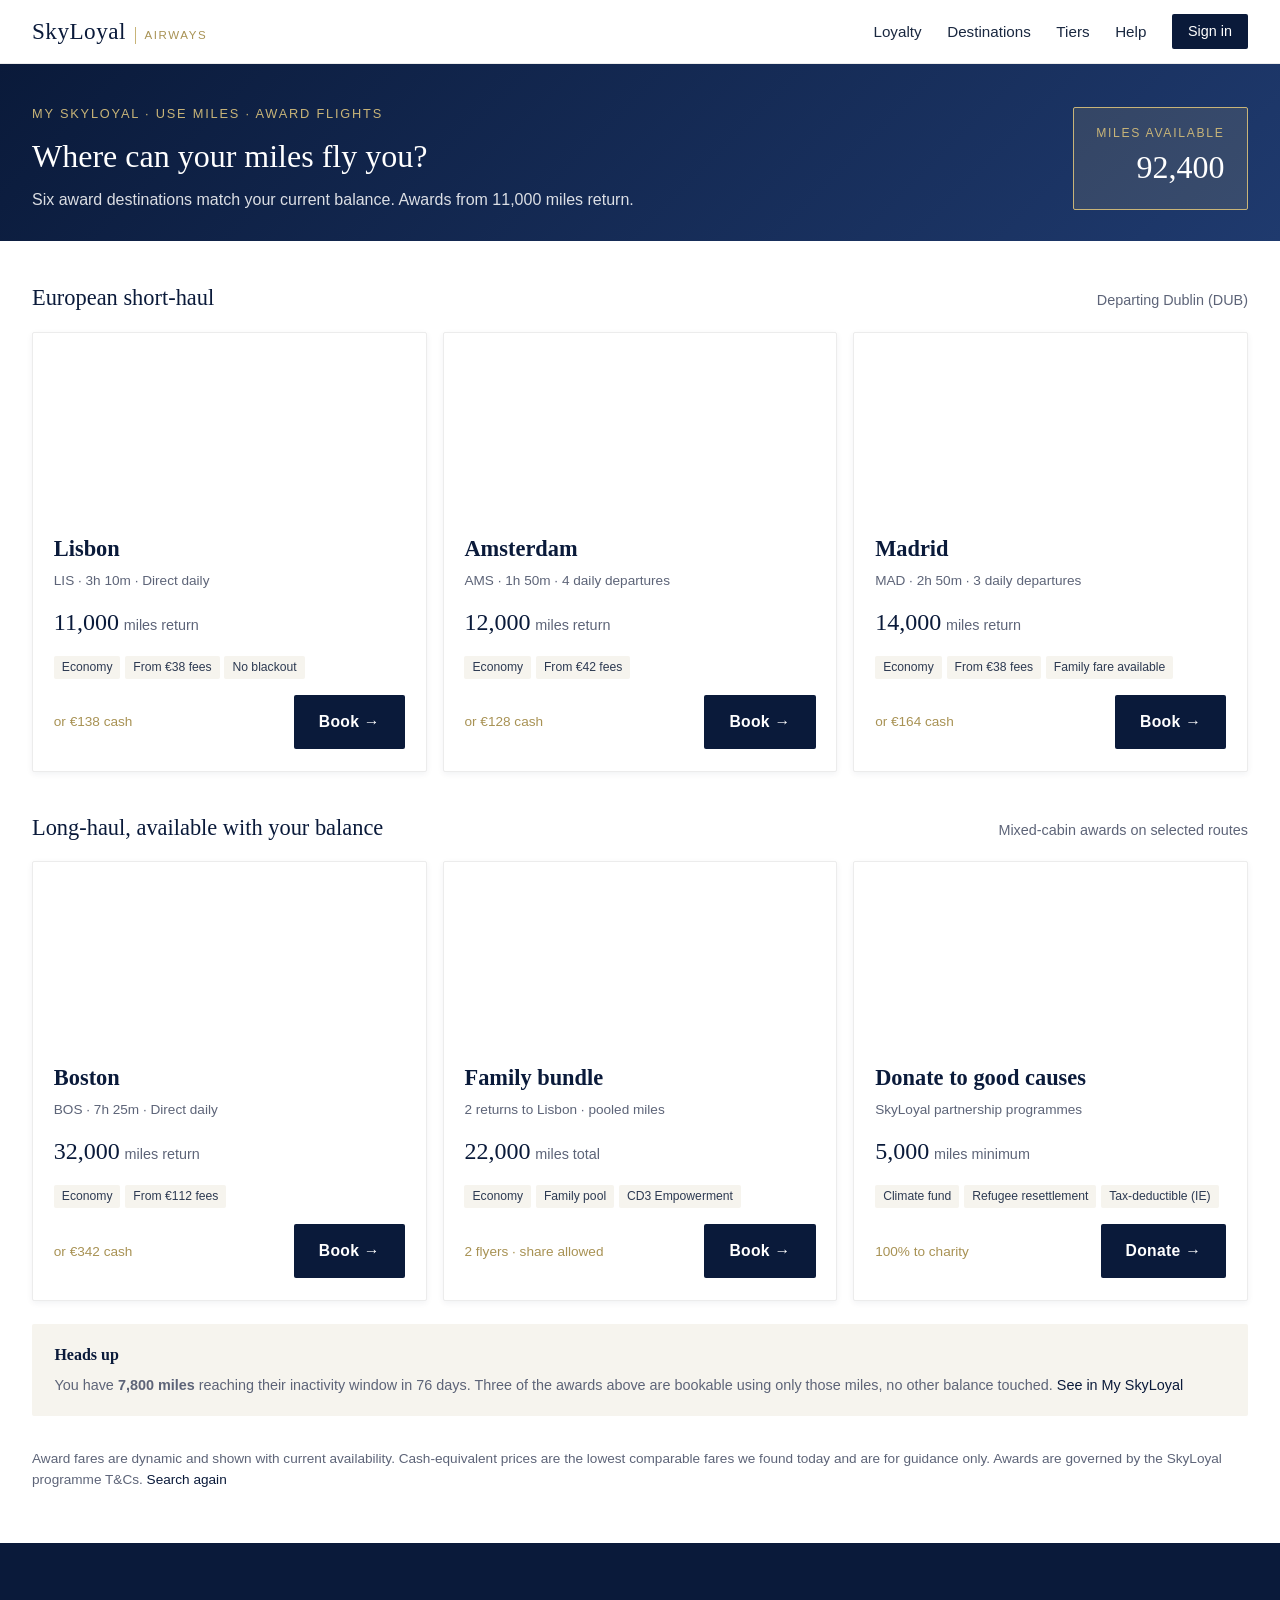
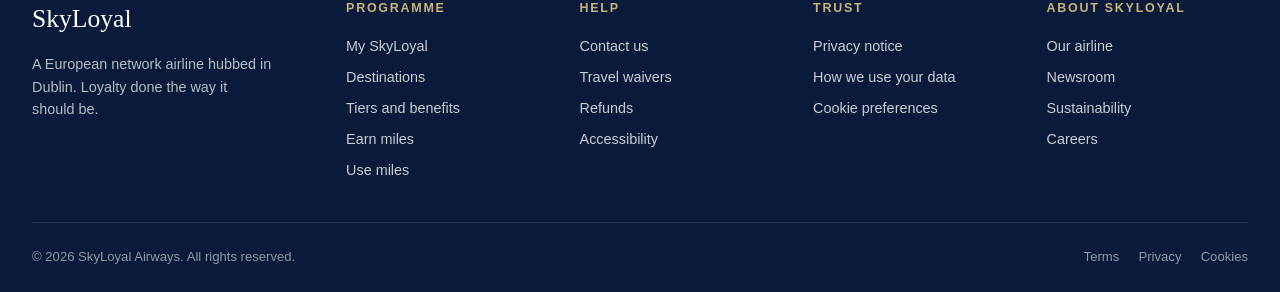
==== docs/award-results.html @ f530609b "Sign-in button: gold on hero (was white-on-image, looked washed out) The on-hero variant of .login h" ====
<!doctype html>
<html lang="en">
<head>
<meta charset="utf-8">
<meta name="viewport" content="width=device-width,initial-scale=1">
<title>Award flights · SkyLoyal Airways</title>
<link rel="stylesheet" href="assets/style.css?v=4">
<link rel="icon" type="image/svg+xml" href="data:image/svg+xml,%3Csvg xmlns='http://www.w3.org/2000/svg' viewBox='0 0 64 64'%3E%3Crect width='64' height='64' fill='%230a1a3a'/%3E%3Ctext x='32' y='44' font-family='Georgia,serif' font-size='40' fill='%23c8b478' text-anchor='middle'%3ES%3C/text%3E%3C/svg%3E">
<style>
  .results-hero { background: linear-gradient(135deg, var(--navy), var(--navy-3)); color: white; padding: 2.5rem 2rem 1.8rem; }
  .results-hero .container { max-width: 1240px; margin: 0 auto; display: grid; grid-template-columns: 1fr auto; gap: 2rem; align-items: center; }
  @media (max-width: 800px) { .results-hero .container { grid-template-columns: 1fr; } }
  .results-hero h1 { font-family: Georgia, serif; font-size: 2rem; margin: 0 0 .4rem; font-weight: 500; }
  .results-hero .breadcrumb { color: var(--metal); font-size: .8rem; letter-spacing: .14em; text-transform: uppercase; margin-bottom: .5rem; }
  .miles-pill {
    background: rgba(200,180,120,0.15);
    border: 1px solid var(--metal);
    padding: 1rem 1.4rem;
    border-radius: var(--radius);
    text-align: right;
  }
  .miles-pill .label { color: var(--metal); font-size: .76rem; letter-spacing: .14em; text-transform: uppercase; }
  .miles-pill .balance { font-family: Georgia, serif; font-size: 2rem; }
  .award-section { padding: 2.5rem 2rem; }
  .award-section .container { max-width: 1240px; margin: 0 auto; }
  .award-grid { display: grid; grid-template-columns: repeat(3, 1fr); gap: 1rem; margin-top: 1rem; }
  @media (max-width: 900px) { .award-grid { grid-template-columns: 1fr; } }
  .award-card {
    background: white; border: 1px solid var(--line-2); border-radius: var(--radius);
    overflow: hidden; box-shadow: var(--shadow-sm); transition: transform .15s, box-shadow .15s;
  }
  .award-card:hover { transform: translateY(-3px); box-shadow: var(--shadow-md); }
  .award-card .pic { height: 180px; background-size: cover; background-position: center; }
  .award-card .body { padding: 1.2rem 1.3rem 1.4rem; }
  .award-card .city { font-family: Georgia, serif; font-size: 1.4rem; color: var(--navy); margin: 0 0 .2rem; }
  .award-card .meta { color: var(--muted); font-size: .85rem; margin-bottom: .8rem; }
  .award-card .miles { font-family: Georgia, serif; font-size: 1.5rem; color: var(--navy); }
  .award-card .miles .unit { font-size: .9rem; color: var(--muted); margin-left: .3rem; font-family: -apple-system, BlinkMacSystemFont, "Segoe UI", sans-serif; }
  .award-card .extras { font-size: .82rem; color: var(--ink-2); margin-top: .6rem; }
  .award-card .extras .tag {
    display: inline-block; background: var(--soft-bg); padding: .15rem .5rem; border-radius: 2px; margin-right: .3rem; margin-top: .3rem; font-size: .76rem;
  }
  .award-card .cta { margin-top: 1rem; display: flex; justify-content: space-between; align-items: center; }
  .award-card .cta .price { color: var(--metal-2); font-size: .85rem; }
  .progress-line { background: var(--soft-bg); padding: 1.2rem 1.4rem; border-radius: var(--radius); margin-top: 1.4rem; }
  .progress-line h4 { margin: 0 0 .4rem; font-family: Georgia, serif; color: var(--navy); font-size: 1rem; }
  .progress-line p { margin: 0; color: var(--muted); font-size: .9rem; }
</style>
</head>
<body>

<header class="nav" id="topnav">
  <div class="brand">SkyLoyal<span class="tag">Airways</span></div>
  <nav class="nav-links">
    <a href="index.html">Loyalty</a>
    <a href="index.html#destinations">Destinations</a>
    <a href="index.html#tiers">Tiers</a>
    <a href="index.html#help">Help</a>
    <a href="flyer-view.html" class="login">Sign in</a>
  </nav>
</header>

<section class="results-hero">
  <div class="container">
    <div>
      <div class="breadcrumb">My SkyLoyal · Use miles · Award flights</div>
      <h1>Where can your miles fly you?</h1>
      <p style="color: rgba(255,255,255,0.85); margin: .3rem 0 0;">Six award destinations match your current balance. Awards from 11,000 miles return.</p>
    </div>
    <div class="miles-pill">
      <div class="label">Miles available</div>
      <div class="balance">92,400</div>
    </div>
  </div>
</section>

<section class="award-section">
  <div class="container">

    <div style="display:flex; justify-content: space-between; align-items: baseline; flex-wrap: wrap; gap: .8rem; margin-bottom: .8rem;">
      <h3 style="font-family: Georgia, serif; color: var(--navy); margin: 0; font-size: 1.4rem; font-weight: 500;">European short-haul</h3>
      <span style="color: var(--muted); font-size: .9rem;">Departing Dublin (DUB)</span>
    </div>

    <div class="award-grid">

      <div class="award-card">
        <div class="pic" style="background-image: url('https://images.unsplash.com/photo-1555881400-74d7acaacd8b?auto=format&fit=crop&w=900&q=80');"></div>
        <div class="body">
          <h3 class="city">Lisbon</h3>
          <div class="meta">LIS · 3h 10m · Direct daily</div>
          <div class="miles">11,000<span class="unit">miles return</span></div>
          <div class="extras">
            <span class="tag">Economy</span><span class="tag">From €38 fees</span><span class="tag">No blackout</span>
          </div>
          <div class="cta">
            <span class="price">or €138 cash</span>
            <a class="btn btn-dark" href="#">Book →</a>
          </div>
        </div>
      </div>

      <div class="award-card">
        <div class="pic" style="background-image: url('https://images.unsplash.com/photo-1583422409516-2895a77efded?auto=format&fit=crop&w=900&q=80');"></div>
        <div class="body">
          <h3 class="city">Amsterdam</h3>
          <div class="meta">AMS · 1h 50m · 4 daily departures</div>
          <div class="miles">12,000<span class="unit">miles return</span></div>
          <div class="extras">
            <span class="tag">Economy</span><span class="tag">From €42 fees</span>
          </div>
          <div class="cta">
            <span class="price">or €128 cash</span>
            <a class="btn btn-dark" href="#">Book →</a>
          </div>
        </div>
      </div>

      <div class="award-card">
        <div class="pic" style="background-image: url('https://images.unsplash.com/photo-1543783207-ec64e4d95325?auto=format&fit=crop&w=900&q=80');"></div>
        <div class="body">
          <h3 class="city">Madrid</h3>
          <div class="meta">MAD · 2h 50m · 3 daily departures</div>
          <div class="miles">14,000<span class="unit">miles return</span></div>
          <div class="extras">
            <span class="tag">Economy</span><span class="tag">From €38 fees</span><span class="tag">Family fare available</span>
          </div>
          <div class="cta">
            <span class="price">or €164 cash</span>
            <a class="btn btn-dark" href="#">Book →</a>
          </div>
        </div>
      </div>

    </div>

    <div style="display:flex; justify-content: space-between; align-items: baseline; flex-wrap: wrap; gap: .8rem; margin: 2.4rem 0 .8rem;">
      <h3 style="font-family: Georgia, serif; color: var(--navy); margin: 0; font-size: 1.4rem; font-weight: 500;">Long-haul, available with your balance</h3>
      <span style="color: var(--muted); font-size: .9rem;">Mixed-cabin awards on selected routes</span>
    </div>

    <div class="award-grid">

      <div class="award-card">
        <div class="pic" style="background-image: url('https://images.unsplash.com/photo-1565043589221-1a6fd9ae45c7?auto=format&fit=crop&w=900&q=80');"></div>
        <div class="body">
          <h3 class="city">Boston</h3>
          <div class="meta">BOS · 7h 25m · Direct daily</div>
          <div class="miles">32,000<span class="unit">miles return</span></div>
          <div class="extras">
            <span class="tag">Economy</span><span class="tag">From €112 fees</span>
          </div>
          <div class="cta">
            <span class="price">or €342 cash</span>
            <a class="btn btn-dark" href="#">Book →</a>
          </div>
        </div>
      </div>

      <div class="award-card">
        <div class="pic" style="background-image: url('https://images.unsplash.com/photo-1465778893808-9b3d1b443be4?auto=format&fit=crop&w=900&q=80');"></div>
        <div class="body">
          <h3 class="city">Family bundle</h3>
          <div class="meta">2 returns to Lisbon · pooled miles</div>
          <div class="miles">22,000<span class="unit">miles total</span></div>
          <div class="extras">
            <span class="tag">Economy</span><span class="tag">Family pool</span><span class="tag">CD3 Empowerment</span>
          </div>
          <div class="cta">
            <span class="price">2 flyers · share allowed</span>
            <a class="btn btn-dark" href="#">Book →</a>
          </div>
        </div>
      </div>

      <div class="award-card">
        <div class="pic" style="background-image: url('https://images.unsplash.com/photo-1436491865332-7a61a109cc05?auto=format&fit=crop&w=900&q=80');"></div>
        <div class="body">
          <h3 class="city">Donate to good causes</h3>
          <div class="meta">SkyLoyal partnership programmes</div>
          <div class="miles">5,000<span class="unit">miles minimum</span></div>
          <div class="extras">
            <span class="tag">Climate fund</span><span class="tag">Refugee resettlement</span><span class="tag">Tax-deductible (IE)</span>
          </div>
          <div class="cta">
            <span class="price">100% to charity</span>
            <a class="btn btn-dark" href="#">Donate →</a>
          </div>
        </div>
      </div>

    </div>

    <div class="progress-line">
      <h4>Heads up</h4>
      <p>You have <strong>7,800 miles</strong> reaching their inactivity window in 76 days. Three of the awards above are bookable using only those miles, no other balance touched. <a href="flyer-view.html">See in My SkyLoyal</a></p>
    </div>

    <p style="color: var(--muted); font-size: .85rem; margin-top: 2rem;">Award fares are dynamic and shown with current availability. Cash-equivalent prices are the lowest comparable fares we found today and are for guidance only. Awards are governed by the SkyLoyal programme T&amp;Cs. <a href="index.html">Search again</a></p>

  </div>
</section>

<footer class="foot">
  <div class="container">
    <div class="brand-block">
      <div class="logo">SkyLoyal</div>
      <p class="blurb">A European network airline hubbed in Dublin. Loyalty done the way it should be.</p>
    </div>
    <div>
      <h4>Programme</h4>
      <ul>
        <li><a href="flyer-view.html">My SkyLoyal</a></li>
        <li><a href="index.html#destinations">Destinations</a></li>
        <li><a href="index.html#tiers">Tiers and benefits</a></li>
        <li><a href="#">Earn miles</a></li>
        <li><a href="#">Use miles</a></li>
      </ul>
    </div>
    <div>
      <h4>Help</h4>
      <ul>
        <li><a href="#">Contact us</a></li>
        <li><a href="#">Travel waivers</a></li>
        <li><a href="#">Refunds</a></li>
        <li><a href="#">Accessibility</a></li>
      </ul>
    </div>
    <div>
      <h4>Trust</h4>
      <ul>
        <li><a href="#">Privacy notice</a></li>
        <li><a href="#">How we use your data</a></li>
        <li><a href="#">Cookie preferences</a></li>
      </ul>
    </div>
    <div>
      <h4>About SkyLoyal</h4>
      <ul>
        <li><a href="#">Our airline</a></li>
        <li><a href="#">Newsroom</a></li>
        <li><a href="#">Sustainability</a></li>
        <li><a href="#">Careers</a></li>
      </ul>
    </div>
  </div>
  <div class="bottom">
    <div>© 2026 SkyLoyal Airways. All rights reserved.</div>
    <div class="legal"><a href="#">Terms</a><a href="#">Privacy</a><a href="#">Cookies</a></div>
  </div>
</footer>

</body>
</html>
---- docs/assets/style.css ----
/* SkyLoyal: airline-grade prototype stylesheet
   Inspired by aa.com / delta.com layout patterns.
   Vanilla CSS, no preprocessor, no framework. */

:root {
  --navy:       #0a1a3a;
  --navy-2:     #122a55;
  --navy-3:     #1f3a6e;
  --metal:      #c8b478;
  --metal-2:    #a89254;
  --paper:      #f7f6f1;
  --ink:        #1a2840;
  --ink-2:      #2d3a52;
  --muted:      #5d6478;
  --line:       #e2dfd4;
  --line-2:     #ececec;
  --green:      #1f7a4d;
  --amber:      #b87810;
  --red:        #b53636;
  --bg:         #ffffff;
  --soft-bg:    #f6f4ee;
  --shadow-sm:  0 2px 6px rgba(15, 31, 61, 0.06);
  --shadow-md:  0 8px 24px rgba(15, 31, 61, 0.10);
  --shadow-lg:  0 24px 50px rgba(15, 31, 61, 0.18);
  --radius:     2px;
  --radius-lg:  6px;
}

* { box-sizing: border-box; }
html, body { margin: 0; padding: 0; }
html { scroll-behavior: smooth; }
body {
  font-family: -apple-system, BlinkMacSystemFont, "Segoe UI", "Helvetica Neue", Roboto, Arial, sans-serif;
  background: var(--bg);
  color: var(--ink);
  line-height: 1.55;
  font-size: 16px;
  -webkit-font-smoothing: antialiased;
}
img { max-width: 100%; display: block; }
a { color: var(--navy); text-decoration: none; }
a:hover { color: var(--metal-2); }
.serif { font-family: "Georgia", "Iowan Old Style", "Times New Roman", serif; }

/* ----------------------------- Top navigation ------------------------------ */
/* Fixed-position nav that overlays the hero image on the homepage and any
   page that opens with .hero-cinema. On other pages, the body adds 64px
   top padding so the first section is not hidden under the nav. */
body { padding-top: 64px; }
body.has-hero { padding-top: 0; }

.nav {
  position: fixed; top: 0; left: 0; right: 0; z-index: 100;
  background: rgba(255,255,255,0.96);
  backdrop-filter: saturate(140%) blur(8px);
  border-bottom: 1px solid var(--line-2);
  padding: 0.9rem 2rem;
  display: flex; align-items: center; justify-content: space-between;
  height: 64px;
}
.nav .brand {
  font-family: Georgia, serif;
  font-size: 1.45rem;
  letter-spacing: 0.02em;
  color: var(--navy);
}
.nav .brand .tag {
  display: inline-block;
  margin-left: .55rem;
  font-size: .72rem;
  letter-spacing: .14em;
  text-transform: uppercase;
  color: var(--metal-2);
  font-family: -apple-system, BlinkMacSystemFont, "Segoe UI", sans-serif;
  border-left: 1px solid var(--metal);
  padding-left: .55rem;
}
.nav-links { display: flex; gap: 1.6rem; align-items: center; }
.nav-links a {
  font-size: .95rem;
  color: var(--ink);
  font-weight: 500;
  position: relative;
}
.nav-links a:hover { color: var(--navy); }
.nav-links a.active::after {
  content: ""; position: absolute; left: 0; right: 0; bottom: -.55rem;
  height: 3px; background: var(--metal);
}
.nav-links .login {
  background: var(--navy); color: white; padding: .4rem 1rem;
  font-size: .9rem; border-radius: var(--radius);
}
.nav-links .login:hover { background: var(--navy-2); color: white; }

/* Hero variant: nav becomes transparent so the hero image shows through. */
.nav.on-hero {
  background: transparent;
  backdrop-filter: none;
  border-bottom-color: rgba(255,255,255,0.18);
}
.nav.on-hero .brand,
.nav.on-hero .brand .tag,
.nav.on-hero .nav-links a { color: white; }
.nav.on-hero .brand .tag { border-left-color: rgba(255,255,255,0.5); }
.nav.on-hero .nav-links a:not(.login):hover { color: var(--metal); }
.nav.on-hero .login {
  background: var(--metal);
  color: var(--navy);
  border: 1px solid var(--metal);
}
.nav.on-hero .login:hover { background: white; color: var(--navy); border-color: white; }

@media (max-width: 720px) {
  .nav { padding: 0.7rem 1rem; }
  .nav-links { gap: 1rem; }
  .nav-links a:not(.login) { display: none; }
}

/* ----------------------------- Cinematic hero ------------------------------ */
.hero-cinema {
  position: relative;
  height: auto;
  min-height: 720px;
  color: white;
  overflow: visible;
  display: flex; align-items: flex-end;
  background: linear-gradient(180deg, #0a1a3a, #1f3a6e);
  padding-top: 64px; /* clear the fixed nav */
  padding-bottom: 130px; /* room for the lookup card overlap below */
}
.hero-cinema .bg {
  position: absolute; inset: 0; z-index: 0;
  background-size: cover;
  background-position: center;
  filter: saturate(0.95);
}
.hero-cinema .scrim {
  position: absolute; inset: 0; z-index: 1;
  background:
    linear-gradient(180deg, rgba(10,26,58,0.55) 0%, rgba(10,26,58,0.10) 35%, rgba(10,26,58,0.78) 100%),
    linear-gradient(90deg, rgba(10,26,58,0.30) 0%, rgba(10,26,58,0.00) 60%);
}
.hero-cinema .inner {
  position: relative; z-index: 2;
  width: 100%;
  max-width: 1240px;
  margin: 0 auto;
  padding: 4rem 2rem 5rem;
}
.hero-cinema .bg, .hero-cinema .scrim { bottom: 110px; }
.hero-cinema .eyebrow {
  display: inline-block;
  color: var(--metal);
  font-size: .76rem;
  letter-spacing: .22em;
  text-transform: uppercase;
  margin-bottom: 1rem;
  border-left: 2px solid var(--metal);
  padding-left: .8rem;
}
.hero-cinema h1 {
  font-family: Georgia, serif;
  font-weight: 500;
  font-size: clamp(2.2rem, 5.2vw, 4rem);
  line-height: 1.05;
  margin: 0 0 1rem;
  max-width: 22ch;
  text-wrap: balance;
}
.hero-cinema .sub {
  font-size: 1.15rem;
  color: rgba(255,255,255,0.86);
  max-width: 48ch;
  margin: 0 0 1.8rem;
  line-height: 1.5;
}
.hero-cinema .cta { display: flex; gap: .8rem; flex-wrap: wrap; }
.btn {
  display: inline-block;
  padding: .85rem 1.5rem;
  border-radius: var(--radius);
  font-weight: 600;
  font-size: .98rem;
  letter-spacing: .02em;
  cursor: pointer;
  border: 1px solid transparent;
  transition: all .15s ease;
  font-family: inherit;
}
.btn-primary { background: var(--metal); color: var(--navy); }
.btn-primary:hover { background: white; color: var(--navy); }
.btn-ghost { background: transparent; color: white; border-color: rgba(255,255,255,0.7); }
.btn-ghost:hover { background: white; color: var(--navy); border-color: white; }
.btn-dark { background: var(--navy); color: white; }
.btn-dark:hover { background: var(--navy-2); color: white; }

/* Booking-style card. Sits at the bottom of the hero, overflowing into the section below. */
.lookup-card {
  position: absolute;
  left: 50%; right: auto; bottom: -40px; z-index: 5;
  transform: translateX(-50%);
  width: min(94%, 1140px);
  background: white;
  color: var(--ink);
  border-top: 4px solid var(--metal);
  box-shadow: var(--shadow-lg);
  padding: 1.4rem 1.6rem 1.6rem;
  border-radius: var(--radius);
}
.lookup-card .tabs { display: flex; gap: 0; border-bottom: 1px solid var(--line-2); margin-bottom: 1rem; }
.lookup-card .tab {
  padding: .6rem 1.1rem;
  font-size: .92rem;
  cursor: pointer;
  color: var(--muted);
  border: none;
  border-bottom: 3px solid transparent;
  margin-bottom: -1px;
  font-weight: 500;
  background: transparent;
  font-family: inherit;
}
.lookup-card .tab:hover { color: var(--ink); }
.lookup-card .tab:focus { outline: 2px solid var(--metal); outline-offset: 2px; }
.lookup-card .tab.active { color: var(--navy); border-bottom-color: var(--navy); }
.lookup-card .row {
  display: grid;
  grid-template-columns: 1.2fr 1fr 1fr 0.7fr 0.9fr;
  gap: .9rem;
  align-items: end;
}
@media (max-width: 900px) {
  .lookup-card .row { grid-template-columns: 1fr 1fr; }
}
.field label {
  display: block;
  font-size: .72rem;
  letter-spacing: .12em;
  text-transform: uppercase;
  color: var(--muted);
  margin-bottom: .35rem;
}
.field input, .field select {
  width: 100%;
  padding: .65rem .7rem;
  border: 1px solid var(--line-2);
  border-radius: var(--radius);
  font-size: .95rem;
  background: white;
  font-family: inherit;
  color: var(--ink);
}
.field input:focus, .field select:focus {
  outline: none; border-color: var(--metal);
}

/* ------------------------------- Layout ----------------------------------- */
section { padding: 4rem 2rem; }
section.padded-top { padding-top: 9rem; }
section .container { max-width: 1240px; margin: 0 auto; }
section.alt { background: var(--soft-bg); }
section .header-block { margin-bottom: 2rem; }
section .header-block .eyebrow {
  color: var(--metal-2);
  font-size: .76rem;
  letter-spacing: .22em;
  text-transform: uppercase;
  margin-bottom: .6rem;
  display: block;
}
section .header-block h2 {
  font-family: Georgia, serif;
  font-size: clamp(1.7rem, 3.2vw, 2.4rem);
  margin: 0;
  color: var(--navy);
  font-weight: 500;
  line-height: 1.15;
  max-width: 26ch;
  text-wrap: balance;
}
section .header-block p {
  font-size: 1.05rem;
  color: var(--muted);
  max-width: 60ch;
  margin: .6rem 0 0;
}

/* ---------------------------- Stats strip --------------------------------- */
.stats {
  display: grid;
  grid-template-columns: repeat(4, 1fr);
  gap: 1.2rem;
  border-top: 1px solid var(--line-2);
  border-bottom: 1px solid var(--line-2);
  padding: 2rem 0;
}
@media (max-width: 800px) { .stats { grid-template-columns: repeat(2, 1fr); } }
.stat .num {
  font-family: Georgia, serif;
  font-size: 2.4rem;
  color: var(--navy);
  line-height: 1;
}
.stat .label {
  display: block;
  margin-top: .4rem;
  font-size: .85rem;
  color: var(--muted);
  letter-spacing: .03em;
}
.stat .delta {
  display: inline-block;
  margin-left: .35rem;
  font-size: .8rem;
  font-weight: 600;
}
.stat .delta.up { color: var(--green); }
.stat .delta.down { color: var(--red); }

/* ---------------------------- Pipeline diagram ---------------------------- */
.pipeline {
  display: grid;
  grid-template-columns: repeat(5, 1fr);
  gap: 1px;
  background: var(--line-2);
  border: 1px solid var(--line-2);
  margin-top: 2rem;
}
@media (max-width: 900px) { .pipeline { grid-template-columns: repeat(2, 1fr); } }
@media (max-width: 540px) { .pipeline { grid-template-columns: 1fr; } }
.pipeline .node {
  background: white;
  padding: 1.4rem 1.2rem;
  position: relative;
}
.pipeline .node .step {
  display: inline-block;
  width: 28px; height: 28px;
  background: var(--navy);
  color: var(--metal);
  border-radius: 50%;
  font-size: .85rem;
  font-weight: 600;
  text-align: center;
  line-height: 28px;
  margin-bottom: .8rem;
}
.pipeline .node strong {
  display: block;
  font-family: Georgia, serif;
  font-size: 1.15rem;
  color: var(--navy);
  margin-bottom: .15rem;
}
.pipeline .node .role { color: var(--metal-2); font-size: .82rem; letter-spacing: .04em; text-transform: uppercase; margin-bottom: .5rem; }
.pipeline .node p { color: var(--muted); font-size: .92rem; margin: 0; }

/* ---------------------------- Destinations grid --------------------------- */
.destinations {
  display: grid;
  grid-template-columns: 2fr 1fr 1fr;
  grid-template-rows: 280px 280px;
  gap: 1rem;
  margin-top: 2rem;
}
@media (max-width: 900px) {
  .destinations { grid-template-columns: 1fr 1fr; grid-template-rows: 220px 220px 220px; }
  .destinations .dest:first-child { grid-column: 1 / -1; }
}
@media (max-width: 540px) {
  .destinations { grid-template-columns: 1fr; grid-template-rows: 200px; grid-auto-rows: 200px; }
  .destinations .dest:first-child { grid-column: 1; }
}
.dest {
  position: relative;
  overflow: hidden;
  border-radius: var(--radius);
  background: var(--navy-2);
  cursor: pointer;
}
.dest .bg {
  position: absolute; inset: 0;
  background-size: cover;
  background-position: center;
  transition: transform .5s ease;
}
.dest:hover .bg { transform: scale(1.05); }
.dest .scrim {
  position: absolute; inset: 0;
  background: linear-gradient(180deg, rgba(10,26,58,0) 35%, rgba(10,26,58,0.85) 100%);
}
.dest .label {
  position: absolute; left: 1.2rem; right: 1.2rem; bottom: 1.1rem;
  color: white; z-index: 2;
}
.dest .label .city {
  font-family: Georgia, serif;
  font-size: 1.5rem;
  display: block;
  letter-spacing: .01em;
}
.dest .label .meta {
  font-size: .82rem;
  color: rgba(255,255,255,0.85);
  margin-top: .2rem;
  letter-spacing: .04em;
}
.dest:first-child .label .city { font-size: 2rem; }

/* tall first card spans 2 rows */
.destinations .dest:first-child { grid-row: 1 / span 2; }

/* ---------------------------- Archetype cards ----------------------------- */
.cards {
  display: grid;
  grid-template-columns: repeat(4, 1fr);
  gap: 1rem;
  margin-top: 2rem;
}
@media (max-width: 900px) { .cards { grid-template-columns: repeat(2, 1fr); } }
@media (max-width: 540px) { .cards { grid-template-columns: 1fr; } }
.card {
  background: white;
  border: 1px solid var(--line-2);
  padding: 1.4rem 1.3rem 1.5rem;
  border-radius: var(--radius);
  transition: transform .2s ease, box-shadow .2s ease;
}
.card:hover { transform: translateY(-3px); box-shadow: var(--shadow-md); }
.card .arch-img {
  height: 8px;
  width: 50px;
  background: var(--metal);
  margin-bottom: 1rem;
}
.card h3 { font-family: Georgia, serif; margin: 0 0 .2rem; color: var(--navy); font-size: 1.25rem; }
.card .sub { color: var(--metal-2); font-size: .76rem; letter-spacing: .14em; text-transform: uppercase; margin-bottom: .6rem; font-weight: 600; }
.card p { margin: 0; color: var(--ink-2); font-size: .94rem; line-height: 1.55; }

/* ---------------------------- Story split (text + image) ------------------- */
.story-split {
  display: grid;
  grid-template-columns: 1fr 1fr;
  gap: 3rem;
  align-items: center;
  margin-top: 2rem;
}
@media (max-width: 900px) { .story-split { grid-template-columns: 1fr; gap: 2rem; } }
.story-split .text h3 {
  font-family: Georgia, serif;
  color: var(--navy);
  font-size: 1.6rem;
  margin: 0 0 .8rem;
}
.story-split .text p { color: var(--ink-2); margin: .6rem 0; font-size: 1rem; }
.story-split .image {
  position: relative;
  aspect-ratio: 4 / 3;
  background-size: cover;
  background-position: center;
  border-radius: var(--radius);
  overflow: hidden;
  box-shadow: var(--shadow-md);
}

/* Octalysis chips */
.cd-grid {
  display: grid;
  grid-template-columns: repeat(4, 1fr);
  gap: .8rem;
  margin-top: 1.2rem;
}
@media (max-width: 700px) { .cd-grid { grid-template-columns: repeat(2, 1fr); } }
.cd-chip {
  background: white;
  border: 1px solid var(--line-2);
  padding: .8rem 1rem;
  border-radius: var(--radius);
}
.cd-chip .cd-num {
  font-family: Georgia, serif;
  font-size: 1.2rem;
  color: var(--metal-2);
  font-weight: 600;
  margin-right: .35rem;
}
.cd-chip .cd-name {
  display: inline-block;
  font-weight: 600;
  color: var(--navy);
  font-size: .92rem;
}
.cd-chip .cd-use {
  display: block;
  margin-top: .25rem;
  color: var(--muted);
  font-size: .82rem;
}
.cd-chip.disabled { opacity: 0.55; background: var(--soft-bg); }
.cd-chip.disabled .cd-name { text-decoration: line-through; }

/* ---------------------------- CTA strip ----------------------------------- */
.cta-strip {
  position: relative;
  padding: 5rem 2rem;
  color: white;
  background: var(--navy);
  overflow: hidden;
}
.cta-strip .bg {
  position: absolute; inset: 0;
  background-size: cover;
  background-position: center;
  opacity: 0.45;
}
.cta-strip .scrim {
  position: absolute; inset: 0;
  background: linear-gradient(90deg, rgba(10,26,58,0.85) 0%, rgba(10,26,58,0.45) 100%);
}
.cta-strip .container { position: relative; z-index: 2; max-width: 1240px; margin: 0 auto; }
.cta-strip h2 {
  font-family: Georgia, serif;
  font-size: clamp(1.6rem, 3.2vw, 2.4rem);
  margin: 0 0 .8rem;
  font-weight: 500;
  max-width: 24ch;
}
.cta-strip p { color: rgba(255,255,255,0.85); font-size: 1.05rem; max-width: 50ch; margin: 0 0 1.4rem; }

/* ---------------------------- Footer -------------------------------------- */
footer.foot {
  background: var(--navy);
  color: rgba(255,255,255,0.85);
  padding: 3.5rem 2rem 1.5rem;
  font-size: .9rem;
}
footer .container {
  max-width: 1240px;
  margin: 0 auto;
  display: grid;
  grid-template-columns: 1.4fr repeat(4, 1fr);
  gap: 2rem;
  padding-bottom: 2rem;
  border-bottom: 1px solid rgba(255,255,255,0.12);
}
@media (max-width: 900px) { footer .container { grid-template-columns: 1fr 1fr; } }
@media (max-width: 540px) { footer .container { grid-template-columns: 1fr; } }
footer .brand-block { color: white; }
footer .brand-block .logo {
  font-family: Georgia, serif;
  font-size: 1.6rem;
  margin-bottom: .6rem;
}
footer .brand-block .blurb { color: rgba(255,255,255,0.7); font-size: .9rem; max-width: 30ch; }
footer h4 {
  color: var(--metal);
  font-size: .78rem;
  letter-spacing: .14em;
  text-transform: uppercase;
  margin: 0 0 1rem;
  font-weight: 600;
}
footer ul { list-style: none; padding: 0; margin: 0; }
footer ul li { margin: 0 0 .55rem; }
footer ul li a { color: rgba(255,255,255,0.78); }
footer ul li a:hover { color: var(--metal); }
footer .bottom {
  max-width: 1240px;
  margin: 1.5rem auto 0;
  display: flex; justify-content: space-between; flex-wrap: wrap; gap: .6rem;
  color: rgba(255,255,255,0.55);
  font-size: .82rem;
}
footer .bottom .legal a { color: rgba(255,255,255,0.55); margin-left: 1.2rem; }
footer .bottom .legal a:hover { color: white; }

/* ---------------------------- Dashboard ---------------------------------- */
section.dash-section { padding: 2rem 2rem 4rem; }

.filters {
  display: flex;
  gap: .8rem;
  align-items: center;
  margin-bottom: 1rem;
  flex-wrap: wrap;
  font-size: .9rem;
  background: white;
  border: 1px solid var(--line-2);
  padding: .9rem 1rem;
  border-radius: var(--radius);
}
.filters label { display: flex; flex-direction: column; gap: .25rem; font-size: .72rem; letter-spacing: .12em; text-transform: uppercase; color: var(--muted); }
.filters select, .filters input {
  padding: .45rem .6rem;
  border: 1px solid var(--line-2);
  background: white;
  border-radius: var(--radius);
  font-size: .92rem;
  font-family: inherit;
}
.filters input[type=search] { min-width: 200px; }

.dash-grid {
  display: grid;
  grid-template-columns: 1.5fr 1fr;
  gap: 1.5rem;
  margin-top: 1rem;
}
@media (max-width: 900px) { .dash-grid { grid-template-columns: 1fr; } }
.panel {
  background: white;
  border: 1px solid var(--line-2);
  border-radius: var(--radius);
  padding: 1.2rem 1.3rem;
  box-shadow: var(--shadow-sm);
}
.panel h3 { font-family: Georgia, serif; color: var(--navy); margin: 0 0 .8rem; font-size: 1.1rem; }

.flyer-list { width: 100%; border-collapse: collapse; font-size: .92rem; }
.flyer-list th { text-align: left; color: var(--muted); font-weight: 600; padding: .6rem .4rem; border-bottom: 1px solid var(--line-2); font-size: .72rem; letter-spacing: .12em; text-transform: uppercase; }
.flyer-list td { padding: .6rem .4rem; border-bottom: 1px solid var(--line-2); }
.flyer-list tr { cursor: pointer; transition: background-color .12s ease; }
.flyer-list tr:hover { background: var(--soft-bg); }
.flyer-list tr.selected { background: #fcf6e7; border-left: 3px solid var(--metal); }
.tier-pill {
  display: inline-block;
  padding: .12rem .6rem;
  border-radius: 999px;
  font-size: .76rem;
  font-weight: 600;
  letter-spacing: .04em;
}
.tier-Blue { background: #dde6f7; color: #1f3a8a; }
.tier-Silver { background: #ebebeb; color: #444; }
.tier-Gold { background: #fbeac3; color: #6a4a07; }
.tier-Platinum { background: #e6e0f3; color: #3b1c64; }

.risk-dots { font-family: monospace; letter-spacing: 1px; font-size: 1rem; }
.risk-low { color: var(--green); }
.risk-medium { color: var(--amber); }
.risk-high { color: var(--red); }

.flyer-detail .meta { color: var(--muted); font-size: .9rem; margin-bottom: .8rem; }
.flyer-detail .row { padding: .45rem 0; border-bottom: 1px dashed var(--line-2); display: flex; justify-content: space-between; font-size: .92rem; }
.flyer-detail .row:last-child { border: none; }
.flyer-detail .row .k { color: var(--muted); }
.flyer-detail .row .v { color: var(--ink); font-weight: 600; }

.intervention {
  background: var(--soft-bg);
  border-left: 3px solid var(--metal);
  padding: .85rem 1rem;
  margin: .55rem 0;
  font-size: .92rem;
}
.intervention .cd-tag {
  display: inline-block;
  background: var(--navy);
  color: var(--metal);
  padding: .14rem .5rem;
  font-size: .72rem;
  border-radius: 2px;
  margin-right: .4rem;
  letter-spacing: .06em;
  text-transform: uppercase;
  font-weight: 600;
}

button.action {
  background: var(--navy);
  color: white;
  border: 1px solid var(--navy);
  padding: .55rem 1rem;
  border-radius: var(--radius);
  font-size: .9rem;
  cursor: pointer;
  margin-right: .5rem;
  font-family: inherit;
}
button.action.secondary { background: white; color: var(--navy); }
button.action:hover { background: var(--metal); color: var(--navy); border-color: var(--metal); }

/* ---------------------------- Flyer view (Nuala) -------------------------- */
.flyer-page { max-width: 1100px; margin: 0 auto; }

.flyer-hero {
  position: relative;
  height: 320px;
  border-radius: var(--radius);
  overflow: hidden;
  margin-bottom: 1.4rem;
  box-shadow: var(--shadow-md);
  background: var(--navy-2);
}
.flyer-hero .bg {
  position: absolute; inset: 0;
  background-size: cover;
  background-position: center;
}
.flyer-hero .scrim {
  position: absolute; inset: 0;
  background: linear-gradient(115deg, rgba(10,26,58,0.92) 0%, rgba(10,26,58,0.60) 50%, rgba(10,26,58,0.25) 100%);
}
.flyer-hero .inner {
  position: relative; z-index: 2;
  padding: 2.4rem 2rem;
  color: white;
  height: 100%;
  display: flex; flex-direction: column; justify-content: flex-end;
}
.flyer-hero .greeting {
  font-family: Georgia, serif;
  font-size: clamp(1.6rem, 3vw, 2.2rem);
  margin: 0 0 .3rem;
}
.flyer-hero .greeting .name { color: var(--metal); }
.flyer-hero .sub { color: rgba(255,255,255,0.85); font-size: 1.02rem; max-width: 50ch; }

.tier-card {
  background: linear-gradient(135deg, var(--navy) 0%, var(--navy-2) 70%, var(--navy-3) 100%);
  color: white;
  padding: 1.8rem 1.8rem 1.5rem;
  border-radius: var(--radius);
  border: 1px solid rgba(200,180,120,0.4);
  margin: 1rem 0;
  display: grid;
  grid-template-columns: auto 1fr;
  gap: 2rem;
  align-items: center;
  box-shadow: var(--shadow-md);
}
@media (max-width: 600px) { .tier-card { grid-template-columns: 1fr; } }
.tier-badge {
  font-family: Georgia, serif;
  font-size: 2.6rem;
  color: var(--metal);
  letter-spacing: .04em;
  border: 2px solid var(--metal);
  padding: 1.1rem 2rem;
  text-align: center;
  border-radius: var(--radius);
  background: rgba(200,180,120,0.08);
}
.progress-row { display: flex; flex-direction: column; gap: .45rem; }
.progress-row .label { font-size: .76rem; color: rgba(255,255,255,0.75); letter-spacing: .14em; text-transform: uppercase; }
.progress-row .bar { background: rgba(255,255,255,0.12); border: 1px solid rgba(200,180,120,0.45); height: 14px; position: relative; overflow: hidden; border-radius: 1px; }
.progress-row .bar .fill { background: linear-gradient(90deg, var(--metal) 0%, #e0c98a 100%); height: 100%; }
.progress-row .small { font-size: .92rem; color: rgba(255,255,255,0.86); }
.cd-label {
  display: inline-block;
  font-size: .68rem;
  background: rgba(200,180,120,0.18);
  color: var(--metal);
  padding: .14rem .5rem;
  margin-top: .3rem;
  letter-spacing: .08em;
  text-transform: uppercase;
  border-radius: 2px;
}

.tile-row {
  display: grid;
  grid-template-columns: repeat(3, 1fr);
  gap: 1rem;
  margin: 1rem 0;
}
@media (max-width: 800px) { .tile-row { grid-template-columns: 1fr; } }
.tile {
  background: white;
  border: 1px solid var(--line-2);
  padding: 1.2rem 1.2rem 1rem;
  border-radius: var(--radius);
  box-shadow: var(--shadow-sm);
  position: relative;
  overflow: hidden;
}
.tile .head {
  font-size: .72rem;
  color: var(--muted);
  letter-spacing: .14em;
  text-transform: uppercase;
  margin-bottom: .4rem;
}
.tile .big {
  font-family: Georgia, serif;
  font-size: 1.8rem;
  color: var(--navy);
  line-height: 1.05;
}
.tile .sub { font-size: .92rem; color: var(--ink-2); margin: .35rem 0; }
.tile .cd-label { background: rgba(15,31,61,0.06); color: var(--navy-2); }

.tile-epic {
  background: linear-gradient(135deg, #f0f3fa 0%, #e1e8f5 100%);
  border-color: #c4cfe5;
  padding: 1.4rem 1.4rem 1.2rem;
}
.tile-epic .head { color: var(--navy-2); }
.tile-epic p { margin: .4rem 0; font-size: 1rem; color: var(--ink); }

.surprise {
  background: linear-gradient(95deg, #fdf6e2 0%, #ebe1c0 100%);
  border: 1px solid var(--metal);
  border-radius: var(--radius);
  padding: 1.2rem 1.4rem;
  display: flex;
  align-items: center;
  gap: 1rem;
  margin: 1rem 0;
  box-shadow: var(--shadow-sm);
}
.surprise .gift { font-size: 2.2rem; }
.surprise .body { flex: 1; }
.surprise h4 { margin: 0 0 .25rem; font-family: Georgia, serif; color: var(--navy); font-size: 1.15rem; }
.surprise p { margin: 0; color: var(--ink); font-size: .94rem; }

.style-picker {
  background: white;
  border: 1px solid var(--line-2);
  padding: 1.2rem 1.3rem;
  border-radius: var(--radius);
  margin: 1rem 0;
  box-shadow: var(--shadow-sm);
}
.style-picker h4 { margin: 0 0 .6rem; font-family: Georgia, serif; color: var(--navy); font-size: 1.1rem; }
.style-picker .options { display: flex; gap: .6rem; flex-wrap: wrap; }
.style-picker label {
  border: 1px solid var(--line-2);
  padding: .6rem 1rem;
  border-radius: var(--radius);
  cursor: pointer;
  font-size: .92rem;
  background: var(--soft-bg);
  transition: all .15s ease;
}
.style-picker label:hover { background: white; border-color: var(--metal); }
.style-picker input[type=radio] { margin-right: .35rem; }
.style-picker label.checked { background: var(--navy); color: white; border-color: var(--navy); }

.transparency {
  margin-top: 1.5rem;
  padding: 1rem 1.2rem;
  border: 1px dashed var(--line);
  background: var(--soft-bg);
  font-size: .9rem;
  color: var(--muted);
  border-radius: var(--radius);
}
.transparency strong { color: var(--ink); }
.transparency a { color: var(--navy); text-decoration: underline; }
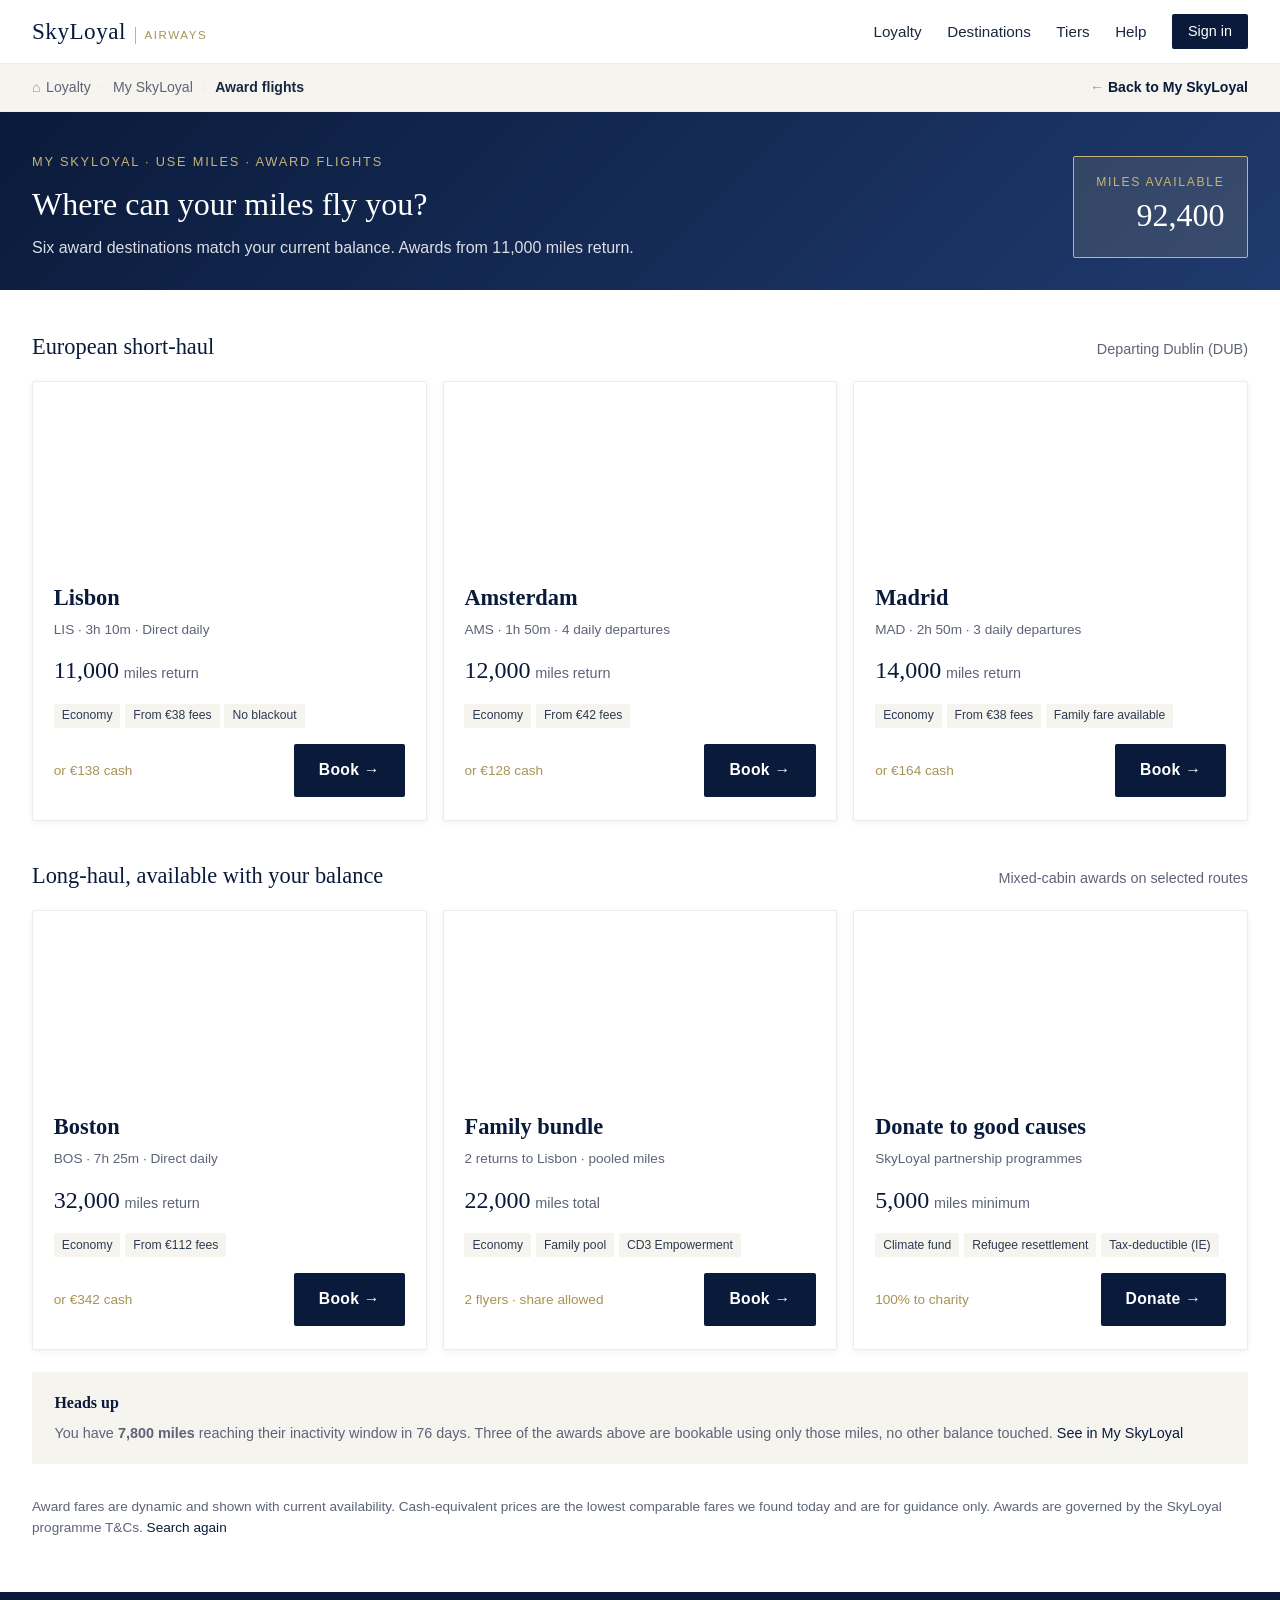
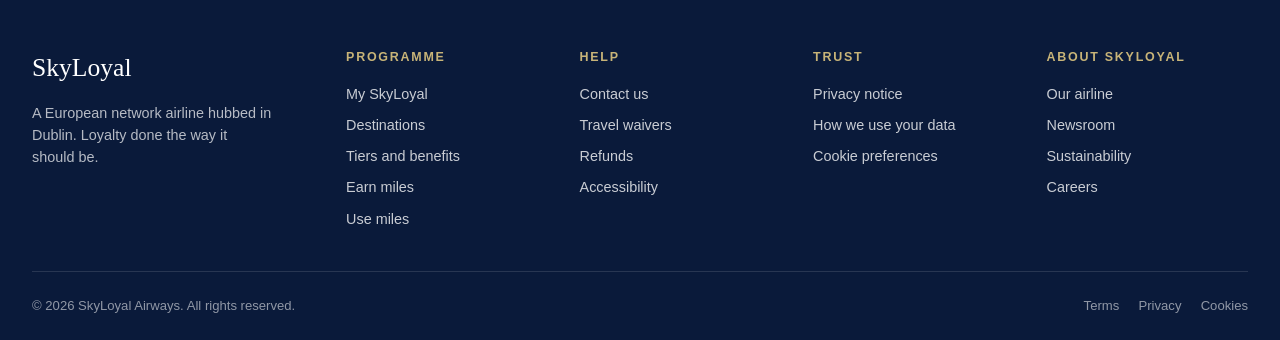
==== commit 441f97ea: "Add breadcrumbs and clickable brand logo across all pages Pramithi noted that getting back to home f" ====
--- a/docs/award-results.html
+++ b/docs/award-results.html
@@ -4,7 +4,7 @@
 <meta charset="utf-8">
 <meta name="viewport" content="width=device-width,initial-scale=1">
 <title>Award flights · SkyLoyal Airways</title>
-<link rel="stylesheet" href="assets/style.css?v=4">
+<link rel="stylesheet" href="assets/style.css?v=7">
 <link rel="icon" type="image/svg+xml" href="data:image/svg+xml,%3Csvg xmlns='http://www.w3.org/2000/svg' viewBox='0 0 64 64'%3E%3Crect width='64' height='64' fill='%230a1a3a'/%3E%3Ctext x='32' y='44' font-family='Georgia,serif' font-size='40' fill='%23c8b478' text-anchor='middle'%3ES%3C/text%3E%3C/svg%3E">
 <style>
   .results-hero { background: linear-gradient(135deg, var(--navy), var(--navy-3)); color: white; padding: 2.5rem 2rem 1.8rem; }
@@ -50,7 +50,7 @@
 <body>
 
 <header class="nav" id="topnav">
-  <div class="brand">SkyLoyal<span class="tag">Airways</span></div>
+  <a class="brand" href="index.html">SkyLoyal<span class="tag">Airways</span></a>
   <nav class="nav-links">
     <a href="index.html">Loyalty</a>
     <a href="index.html#destinations">Destinations</a>
@@ -60,6 +60,17 @@
   </nav>
 </header>
 
+<nav class="breadcrumbs" aria-label="Breadcrumb">
+  <div class="container">
+    <a class="home" href="index.html">Loyalty</a>
+    <span class="sep">›</span>
+    <a href="flyer-view.html">My SkyLoyal</a>
+    <span class="sep">›</span>
+    <span class="current">Award flights</span>
+    <a class="back-link" href="flyer-view.html">Back to My SkyLoyal</a>
+  </div>
+</nav>
+
 <section class="results-hero">
   <div class="container">
     <div>
--- a/docs/assets/style.css
+++ b/docs/assets/style.css
@@ -58,12 +58,16 @@
   display: flex; align-items: center; justify-content: space-between;
   height: 64px;
 }
-.nav .brand {
+.nav .brand,
+.nav a.brand {
   font-family: Georgia, serif;
   font-size: 1.45rem;
   letter-spacing: 0.02em;
   color: var(--navy);
-}
+  text-decoration: none;
+  transition: opacity .15s ease;
+}
+.nav a.brand:hover { opacity: 0.85; }
 .nav .brand .tag {
   display: inline-block;
   margin-left: .55rem;
@@ -116,6 +120,35 @@
   .nav-links { gap: 1rem; }
   .nav-links a:not(.login) { display: none; }
 }
+
+/* ----------------------------- Breadcrumbs --------------------------------- */
+.breadcrumbs {
+  background: var(--soft-bg);
+  border-bottom: 1px solid var(--line-2);
+  padding: .8rem 2rem;
+  font-size: .88rem;
+}
+.breadcrumbs .container {
+  max-width: 1240px;
+  margin: 0 auto;
+  display: flex; align-items: center; gap: .55rem;
+  flex-wrap: wrap;
+}
+.breadcrumbs a {
+  color: var(--muted);
+  text-decoration: none;
+}
+.breadcrumbs a:hover { color: var(--navy); text-decoration: underline; }
+.breadcrumbs .sep { color: var(--line-2); }
+.breadcrumbs .current { color: var(--ink); font-weight: 600; }
+.breadcrumbs .home { display: inline-flex; align-items: center; gap: .35rem; }
+.breadcrumbs .home::before { content: "⌂"; color: var(--metal-2); }
+.breadcrumbs .back-link {
+  margin-left: auto;
+  color: var(--navy);
+  font-weight: 600;
+}
+.breadcrumbs .back-link::before { content: "← "; color: var(--metal-2); }
 
 /* ----------------------------- Cinematic hero ------------------------------ */
 .hero-cinema {
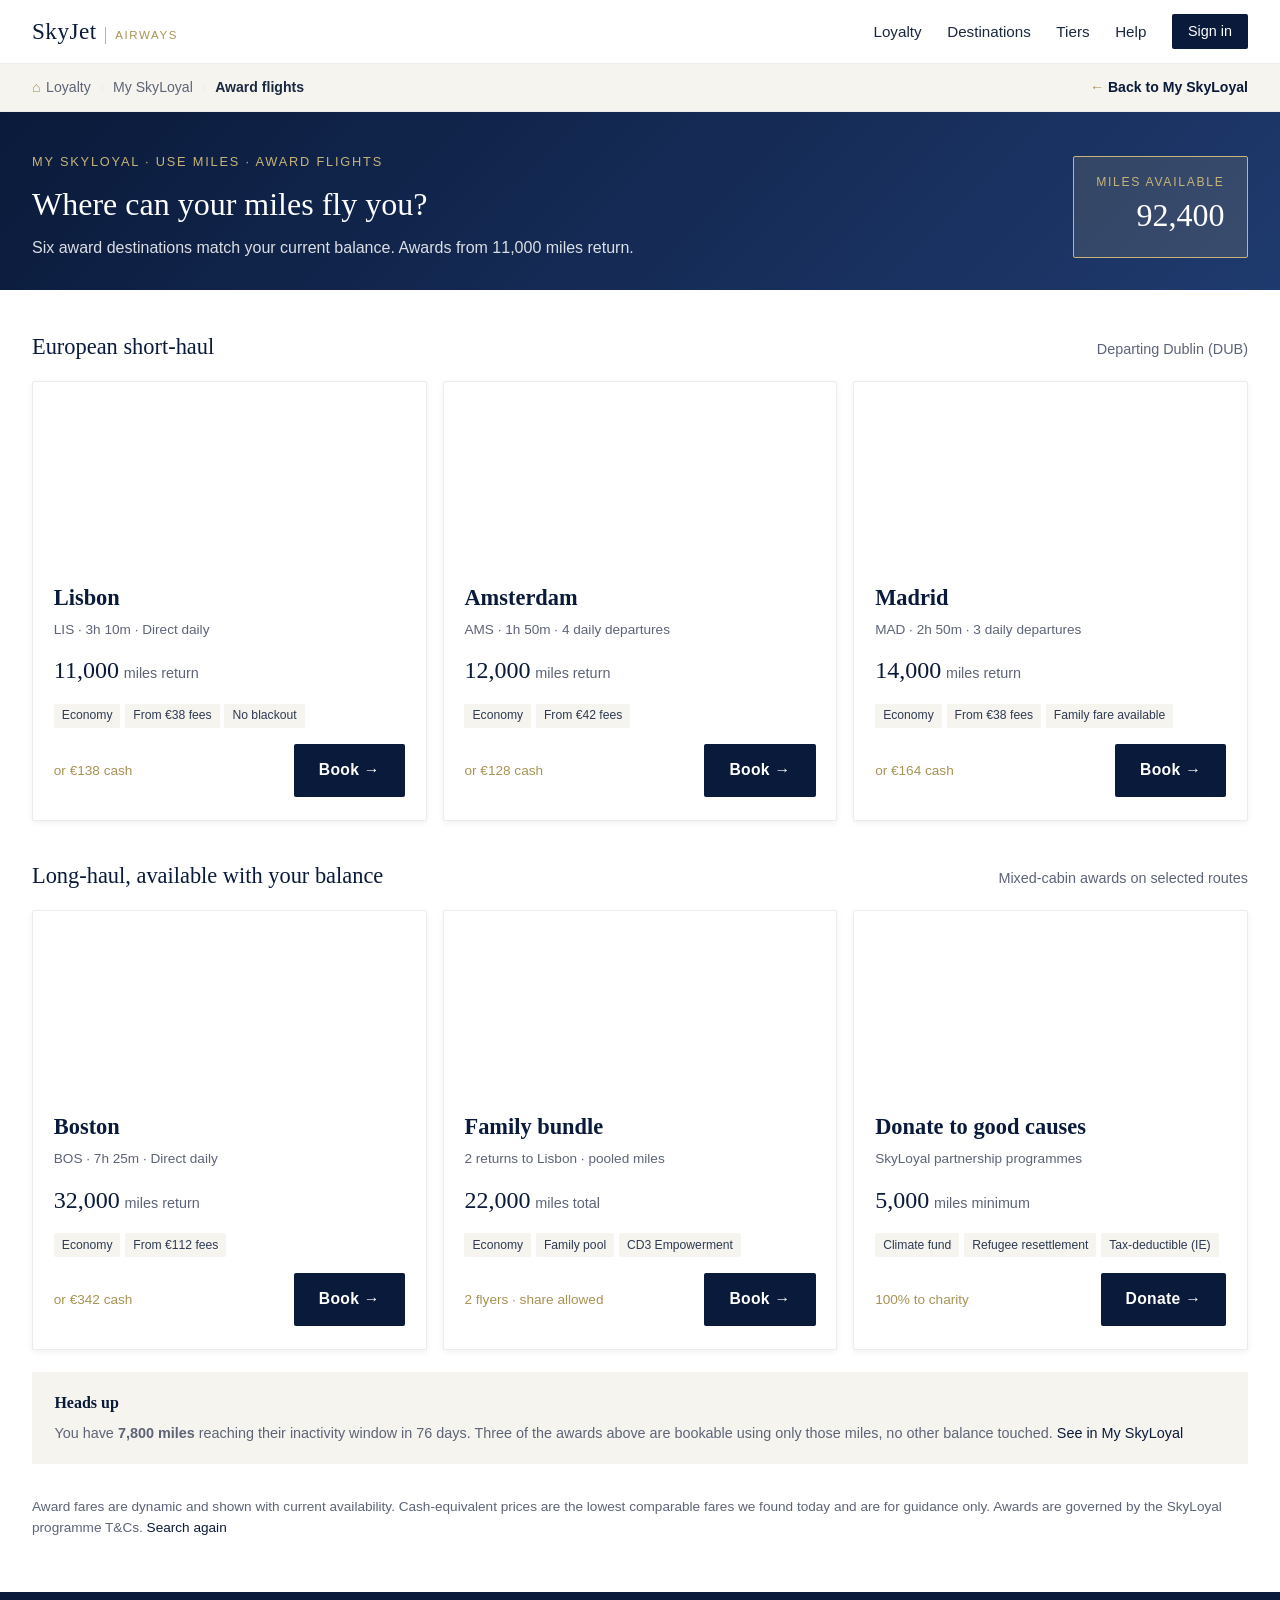
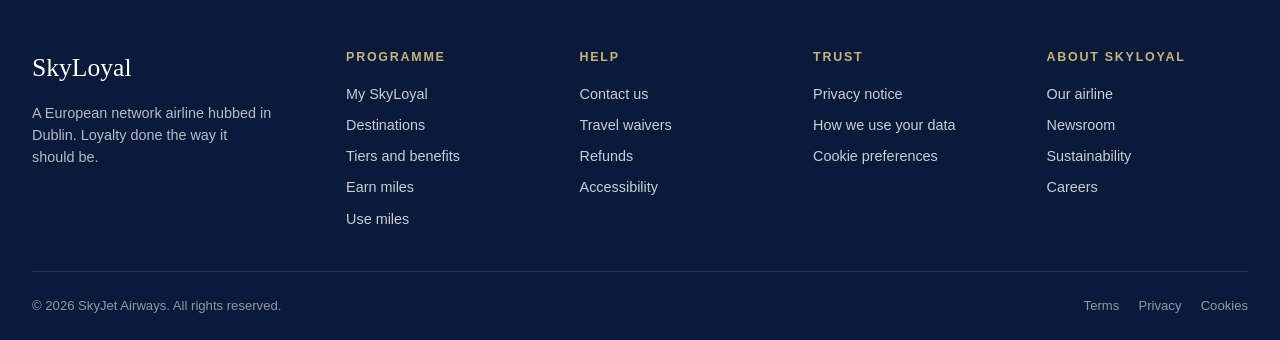
==== commit 0642c335: "Rename the airline. SkyLoyal Airways -> SkyJet Airways Real airlines and their loyalty programmes ha" ====
--- a/docs/award-results.html
+++ b/docs/award-results.html
@@ -3,8 +3,8 @@
 <head>
 <meta charset="utf-8">
 <meta name="viewport" content="width=device-width,initial-scale=1">
-<title>Award flights · SkyLoyal Airways</title>
-<link rel="stylesheet" href="assets/style.css?v=7">
+<title>Award flights · SkyJet Airways</title>
+<link rel="stylesheet" href="assets/style.css?v=15">
 <link rel="icon" type="image/svg+xml" href="data:image/svg+xml,%3Csvg xmlns='http://www.w3.org/2000/svg' viewBox='0 0 64 64'%3E%3Crect width='64' height='64' fill='%230a1a3a'/%3E%3Ctext x='32' y='44' font-family='Georgia,serif' font-size='40' fill='%23c8b478' text-anchor='middle'%3ES%3C/text%3E%3C/svg%3E">
 <style>
   .results-hero { background: linear-gradient(135deg, var(--navy), var(--navy-3)); color: white; padding: 2.5rem 2rem 1.8rem; }
@@ -50,7 +50,7 @@
 <body>
 
 <header class="nav" id="topnav">
-  <a class="brand" href="index.html">SkyLoyal<span class="tag">Airways</span></a>
+  <a class="brand" href="index.html">SkyJet<span class="tag">Airways</span></a>
   <nav class="nav-links">
     <a href="index.html">Loyalty</a>
     <a href="index.html#destinations">Destinations</a>
@@ -256,7 +256,7 @@
     </div>
   </div>
   <div class="bottom">
-    <div>© 2026 SkyLoyal Airways. All rights reserved.</div>
+    <div>© 2026 SkyJet Airways. All rights reserved.</div>
     <div class="legal"><a href="#">Terms</a><a href="#">Privacy</a><a href="#">Cookies</a></div>
   </div>
 </footer>
--- a/docs/assets/style.css
+++ b/docs/assets/style.css
@@ -89,7 +89,14 @@
 .nav-links a:hover { color: var(--navy); }
 .nav-links a.active::after {
   content: ""; position: absolute; left: 0; right: 0; bottom: -.55rem;
-  height: 3px; background: var(--metal);
+  height: 4px;
+  background: #e6b94a; /* brighter, more saturated gold than --metal so it reads on navy and white */
+  box-shadow: 0 0 0 1px rgba(0,0,0,0.06);
+  transition: background-color .15s ease;
+}
+.nav.on-hero .nav-links a.active::after {
+  background: #f1c453; /* a touch brighter still over the dark hero nav */
+  box-shadow: 0 1px 2px rgba(0,0,0,0.35);
 }
 .nav-links .login {
   background: var(--navy); color: white; padding: .4rem 1rem;
@@ -97,21 +104,26 @@
 }
 .nav-links .login:hover { background: var(--navy-2); color: white; }
 
-/* Hero variant: nav becomes transparent so the hero image shows through. */
+/* Hero variant: nav floats over the hero image with a subtle dark backdrop
+   so the white text stays legible no matter what the image looks like. */
 .nav.on-hero {
-  background: transparent;
-  backdrop-filter: none;
-  border-bottom-color: rgba(255,255,255,0.18);
+  background: linear-gradient(180deg, rgba(10,26,58,0.62) 0%, rgba(10,26,58,0.18) 100%);
+  backdrop-filter: blur(4px);
+  border-bottom-color: rgba(255,255,255,0.10);
 }
 .nav.on-hero .brand,
 .nav.on-hero .brand .tag,
-.nav.on-hero .nav-links a { color: white; }
+.nav.on-hero .nav-links a {
+  color: white;
+  text-shadow: 0 1px 4px rgba(0,0,0,0.45), 0 1px 2px rgba(0,0,0,0.35);
+}
 .nav.on-hero .brand .tag { border-left-color: rgba(255,255,255,0.5); }
 .nav.on-hero .nav-links a:not(.login):hover { color: var(--metal); }
 .nav.on-hero .login {
   background: var(--metal);
   color: var(--navy);
   border: 1px solid var(--metal);
+  text-shadow: none;
 }
 .nav.on-hero .login:hover { background: white; color: var(--navy); border-color: white; }
 
@@ -166,13 +178,15 @@
   position: absolute; inset: 0; z-index: 0;
   background-size: cover;
   background-position: center;
-  filter: saturate(0.95);
+  filter: brightness(1.22) saturate(1.18) contrast(1.04);
 }
 .hero-cinema .scrim {
   position: absolute; inset: 0; z-index: 1;
   background:
-    linear-gradient(180deg, rgba(10,26,58,0.55) 0%, rgba(10,26,58,0.10) 35%, rgba(10,26,58,0.78) 100%),
-    linear-gradient(90deg, rgba(10,26,58,0.30) 0%, rgba(10,26,58,0.00) 60%);
+    /* darker bottom for lookup card legibility, image clear up top */
+    linear-gradient(180deg, rgba(10,26,58,0.00) 0%, rgba(10,26,58,0.00) 35%, rgba(10,26,58,0.65) 100%),
+    /* spotlight behind the headline, dark left, fading to clear on the right */
+    linear-gradient(95deg, rgba(10,26,58,0.65) 0%, rgba(10,26,58,0.35) 35%, rgba(10,26,58,0.05) 65%, rgba(10,26,58,0.00) 90%);
 }
 .hero-cinema .inner {
   position: relative; z-index: 2;
@@ -200,14 +214,17 @@
   margin: 0 0 1rem;
   max-width: 22ch;
   text-wrap: balance;
+  text-shadow: 0 2px 14px rgba(0,0,0,0.55), 0 1px 3px rgba(0,0,0,0.4);
 }
 .hero-cinema .sub {
   font-size: 1.15rem;
-  color: rgba(255,255,255,0.86);
+  color: rgba(255,255,255,0.92);
   max-width: 48ch;
   margin: 0 0 1.8rem;
   line-height: 1.5;
-}
+  text-shadow: 0 1px 8px rgba(0,0,0,0.45), 0 1px 2px rgba(0,0,0,0.35);
+}
+.hero-cinema .eyebrow { text-shadow: 0 1px 6px rgba(0,0,0,0.4); }
 .hero-cinema .cta { display: flex; gap: .8rem; flex-wrap: wrap; }
 .btn {
   display: inline-block;
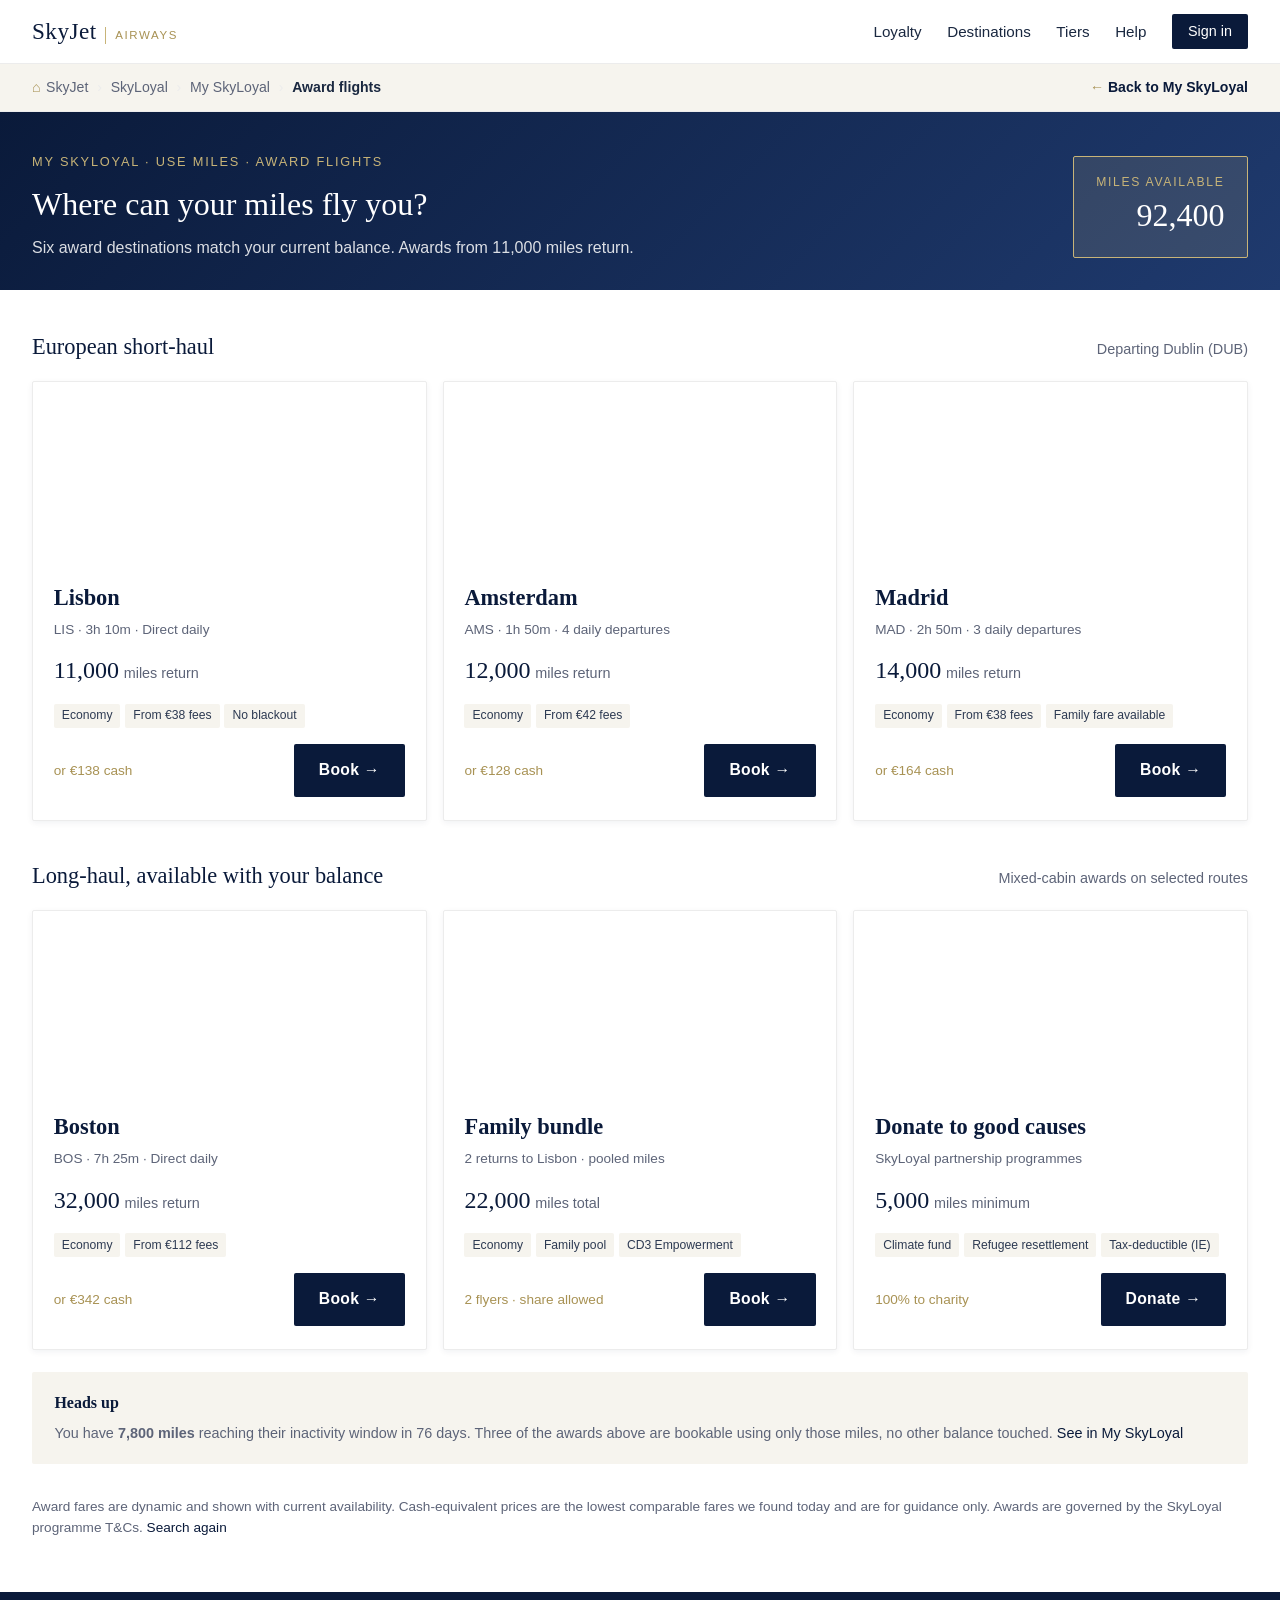
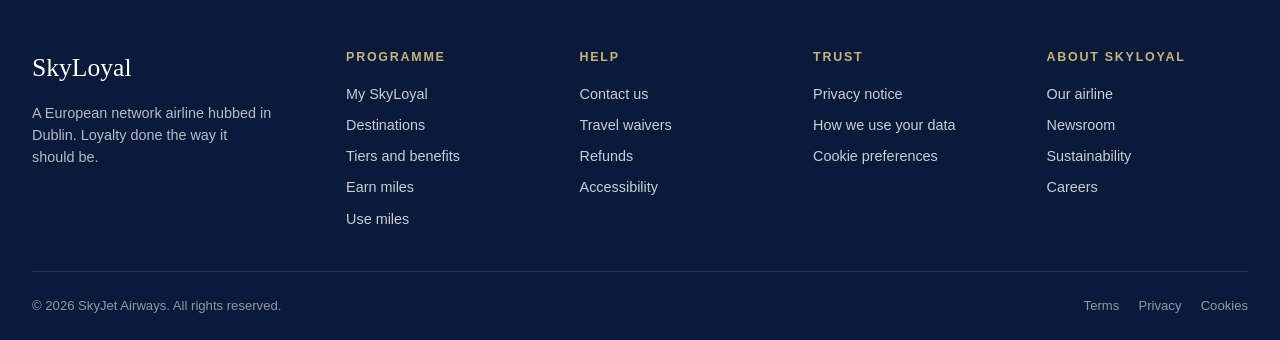
==== commit b3062eb4: "Update inner-page breadcrumbs to start from SkyJet The breadcrumb edits failed in the previous commi" ====
--- a/docs/award-results.html
+++ b/docs/award-results.html
@@ -4,7 +4,7 @@
 <meta charset="utf-8">
 <meta name="viewport" content="width=device-width,initial-scale=1">
 <title>Award flights · SkyJet Airways</title>
-<link rel="stylesheet" href="assets/style.css?v=15">
+<link rel="stylesheet" href="assets/style.css?v=16">
 <link rel="icon" type="image/svg+xml" href="data:image/svg+xml,%3Csvg xmlns='http://www.w3.org/2000/svg' viewBox='0 0 64 64'%3E%3Crect width='64' height='64' fill='%230a1a3a'/%3E%3Ctext x='32' y='44' font-family='Georgia,serif' font-size='40' fill='%23c8b478' text-anchor='middle'%3ES%3C/text%3E%3C/svg%3E">
 <style>
   .results-hero { background: linear-gradient(135deg, var(--navy), var(--navy-3)); color: white; padding: 2.5rem 2rem 1.8rem; }
@@ -50,7 +50,7 @@
 <body>
 
 <header class="nav" id="topnav">
-  <a class="brand" href="index.html">SkyJet<span class="tag">Airways</span></a>
+  <a class="brand" href="skyjet.html">SkyJet<span class="tag">Airways</span></a>
   <nav class="nav-links">
     <a href="index.html">Loyalty</a>
     <a href="index.html#destinations">Destinations</a>
@@ -62,7 +62,9 @@
 
 <nav class="breadcrumbs" aria-label="Breadcrumb">
   <div class="container">
-    <a class="home" href="index.html">Loyalty</a>
+    <a class="home" href="skyjet.html">SkyJet</a>
+    <span class="sep">›</span>
+    <a href="index.html">SkyLoyal</a>
     <span class="sep">›</span>
     <a href="flyer-view.html">My SkyLoyal</a>
     <span class="sep">›</span>
